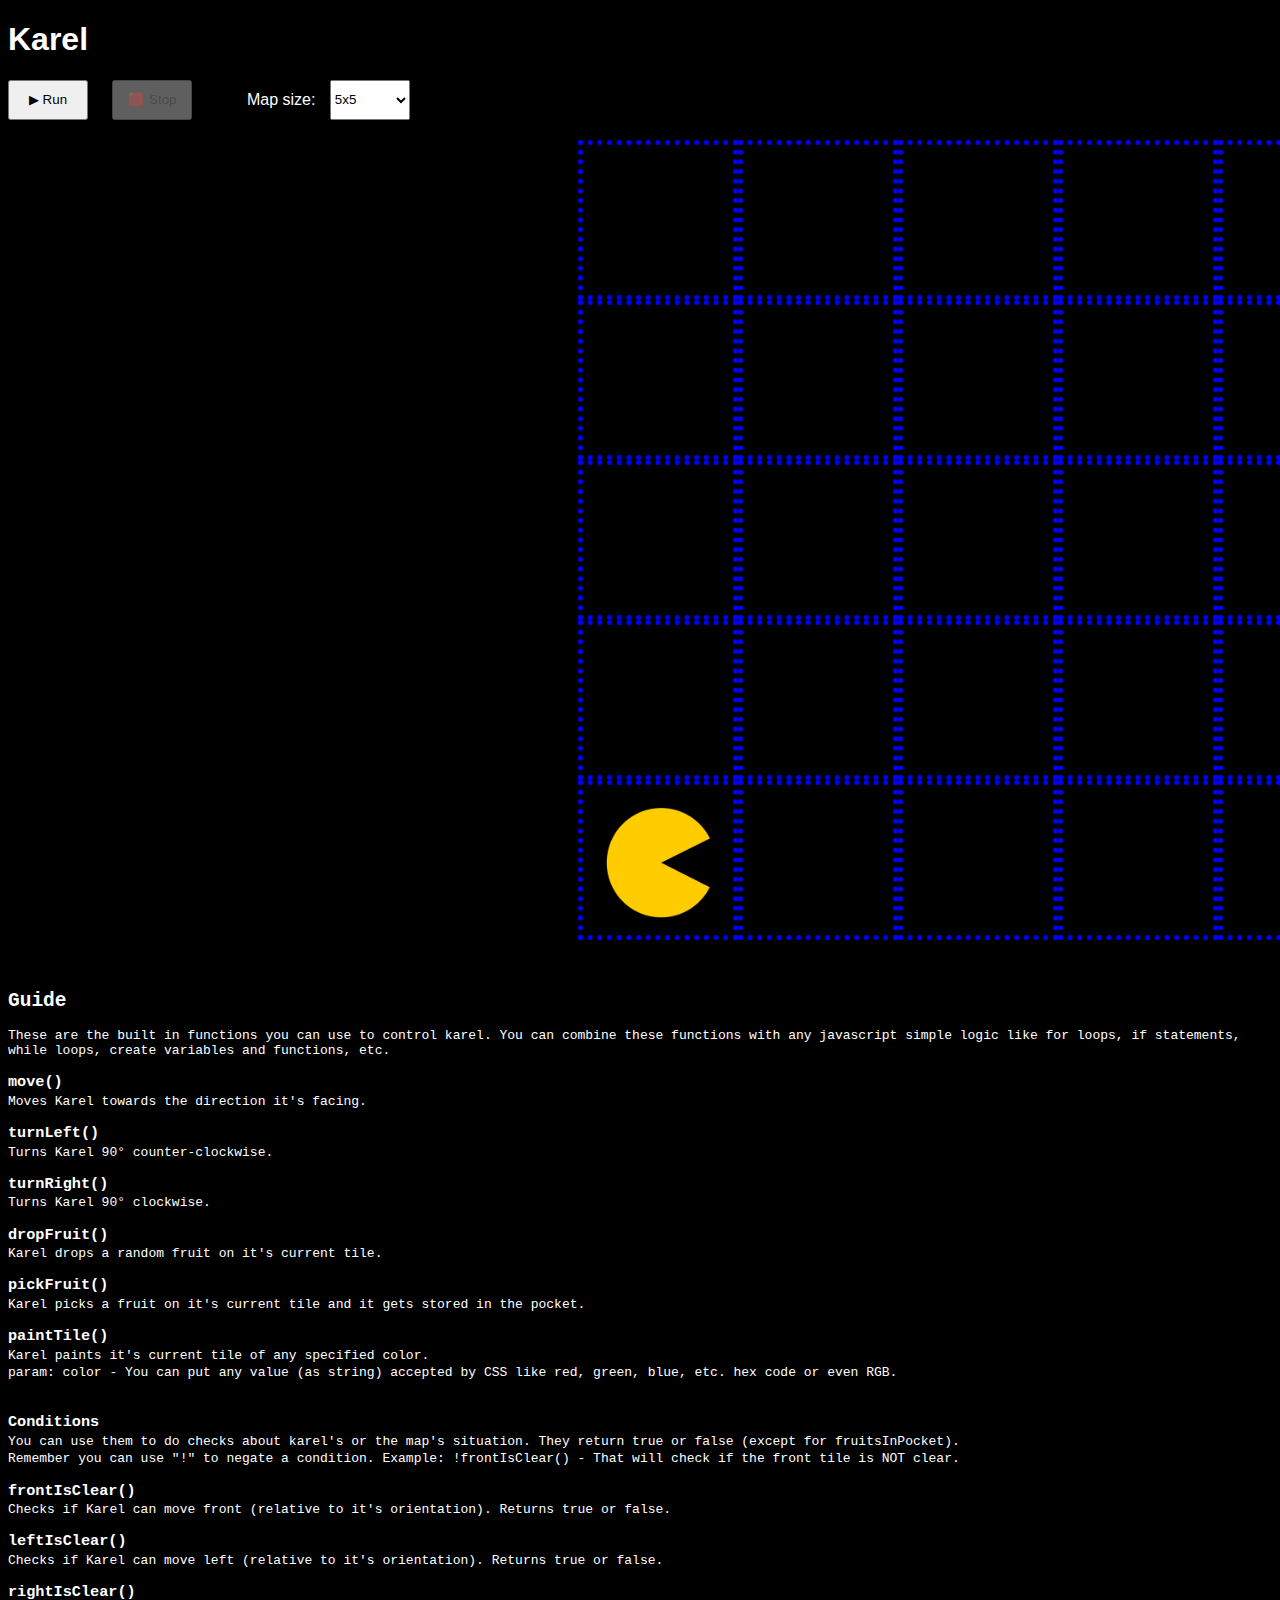
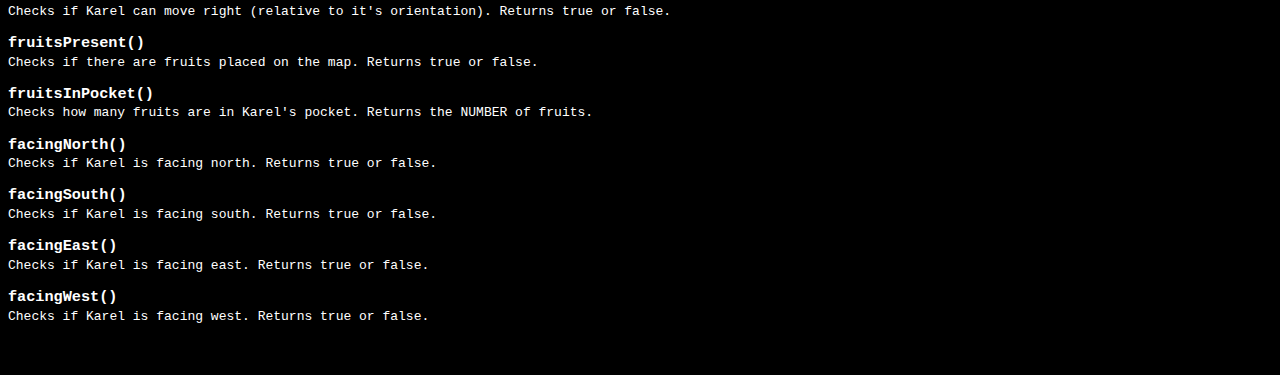
==== karel-with-editor.html @ d9074392 "Base code" ====
<!DOCTYPE html>
<html lang="en">
<head>
    <meta charset="UTF-8">
    <title>Coco Karel</title>
    <link rel="stylesheet" href="css/styles.css">
</head>
<body class="p-3">
    <h1 class="display-1">Hello World!</h1>
    <div>
        <input id="runBtn" type="button" value="▶ Run" onclick="runKarel();">
        <input id="stopBtn" type="button" value="🟥 Stop" onclick="stopKarel();" disabled="true">
        <label for="cars">Map size:</label>
        <select name="size" id="sizeSelect" onchange="setMapCount();">
            <option value="3">3x3</option>
            <option value="5">5x5</option>
            <option value="9">9x9</option>
            <option value="15">15x15</option>
          </select>
    </div>
    <div class="main-layout">
        <div id="editor"></div>
        <div class="map" id="map" style="margin-left: 70px;"></div>
        <img src="images/pacman.png" alt="pacman" class="karel" id="karel">
    </div>
    <div class="guide">
        <h2>Guide</h2>
        <p>These are the built in functions you can use to control karel. You can combine these functions with any javascript simple logic like for loops, if statements, while loops, create variables and functions, etc.</p>
        <h3>move()</h3>
        <p>Moves Karel towards the direction it's facing.</p>
        <h3>turnLeft()</h3>
        <p>Turns Karel 90° counter-clockwise.</p>
        <h3>turnRight()</h3>
        <p>Turns Karel 90° clockwise.</p>
        <h3>dropFruit()</h3>
        <p>Karel drops a random fruit on it's current tile.</p>
        <h3>pickFruit()</h3>
        <p>Karel picks a fruit on it's current tile and it gets stored in the pocket.</p>
        <h3>paintTile()</h3>
        <p>Karel paints it's current tile of any specified color.</p>
        <p>param: color - You can put any value (as string) accepted by CSS like red, green, blue, etc. hex code or even RGB.</p>
        <br>
        <h3>Conditions</h3>
        <p>You can use them to do checks about karel's or the map's situation. They return true or false (except for fruitsInPocket).</p>
        <p>Remember you can use "!" to negate a condition. Example: !frontIsClear() - That will check if the front tile is NOT clear.</p>
        <h3>frontIsClear()</h3>
        <p>Checks if Karel can move front (relative to it's orientation). Returns true or false.</p>
        <h3>leftIsClear()</h3>
        <p>Checks if Karel can move left (relative to it's orientation). Returns true or false.</p>
        <h3>rightIsClear()</h3>
        <p>Checks if Karel can move right (relative to it's orientation). Returns true or false.</p>
        <h3>fruitsPresent()</h3>
        <p>Checks if there are fruits placed on the map. Returns true or false.</p>
        <h3>fruitsInPocket()</h3>
        <p>Checks how many fruits are in Karel's pocket. Returns the NUMBER of fruits.</p>
        <h3>facingNorth()</h3>
        <p>Checks if Karel is facing north. Returns true or false.</p>
        <h3>facingSouth()</h3>
        <p>Checks if Karel is facing south. Returns true or false.</p>
        <h3>facingEast()</h3>
        <p>Checks if Karel is facing east. Returns true or false.</p>
        <h3>facingWest()</h3>
        <p>Checks if Karel is facing west. Returns true or false.</p>
    </div> 
</body>
<!-- load ace -->
<script src="ace-builds/src-noconflict/ace.js"></script>
<!-- load ace language tools -->
<script src="ace-builds/src-noconflict/ext-language_tools.js"></script>
<!-- karel code -->
<script src="script/index.js" charset="UTF-8"></script>
<script src="script/karel-with-editor.js" charset="UTF-8"></script>
</html>
---- css/styles.css ----
body {
    background-color: black;
    font-family: sans-serif;
    color: white;
    /* overflow: hidden; */
}

.main-layout {
    position: relative;
    display: grid;
    grid-template-columns: 500px auto;
}

.tile {
    border-style: dotted;
    border-width: 5px;
    border-color: blue;
    padding: 20%;
    position: relative;
}

.map {
    position: relative;
    display: grid;
}

.karel {
    width: 70%;
    visibility: collapse;
    position: absolute;
    top: 15%;
    left: 15%;
}

.fruit {
    width: 40%;
    position: absolute;
    top: 20%;
    left: 20%;
    padding: 10%;
    background-color: blueviolet;
    border-radius: 10%;
}

.guide {
    font-family: monospace;
    margin-top: 50px;
    margin-bottom: 50px;
}

.guide p {
    margin: 0.2em 0;
}

.guide h3 {
    margin-bottom: 0;
}

#editor {
    margin: 0;
    /* position: absolute;
    top: 0;
    bottom: 0;
    left: 0;
    right: 0; */
    width: 500px;
    height: 800px;
}

#runBtn {
    width: 80px;
    height: 40px;
    margin-bottom: 20px;
}

#stopBtn {
    width: 80px;
    height: 40px;
    margin: 0 50px 20px 20px;
}

#sizeSelect {
    width: 80px;
    height: 40px;
    margin-bottom: 20px;
    margin-left: 10px;
}
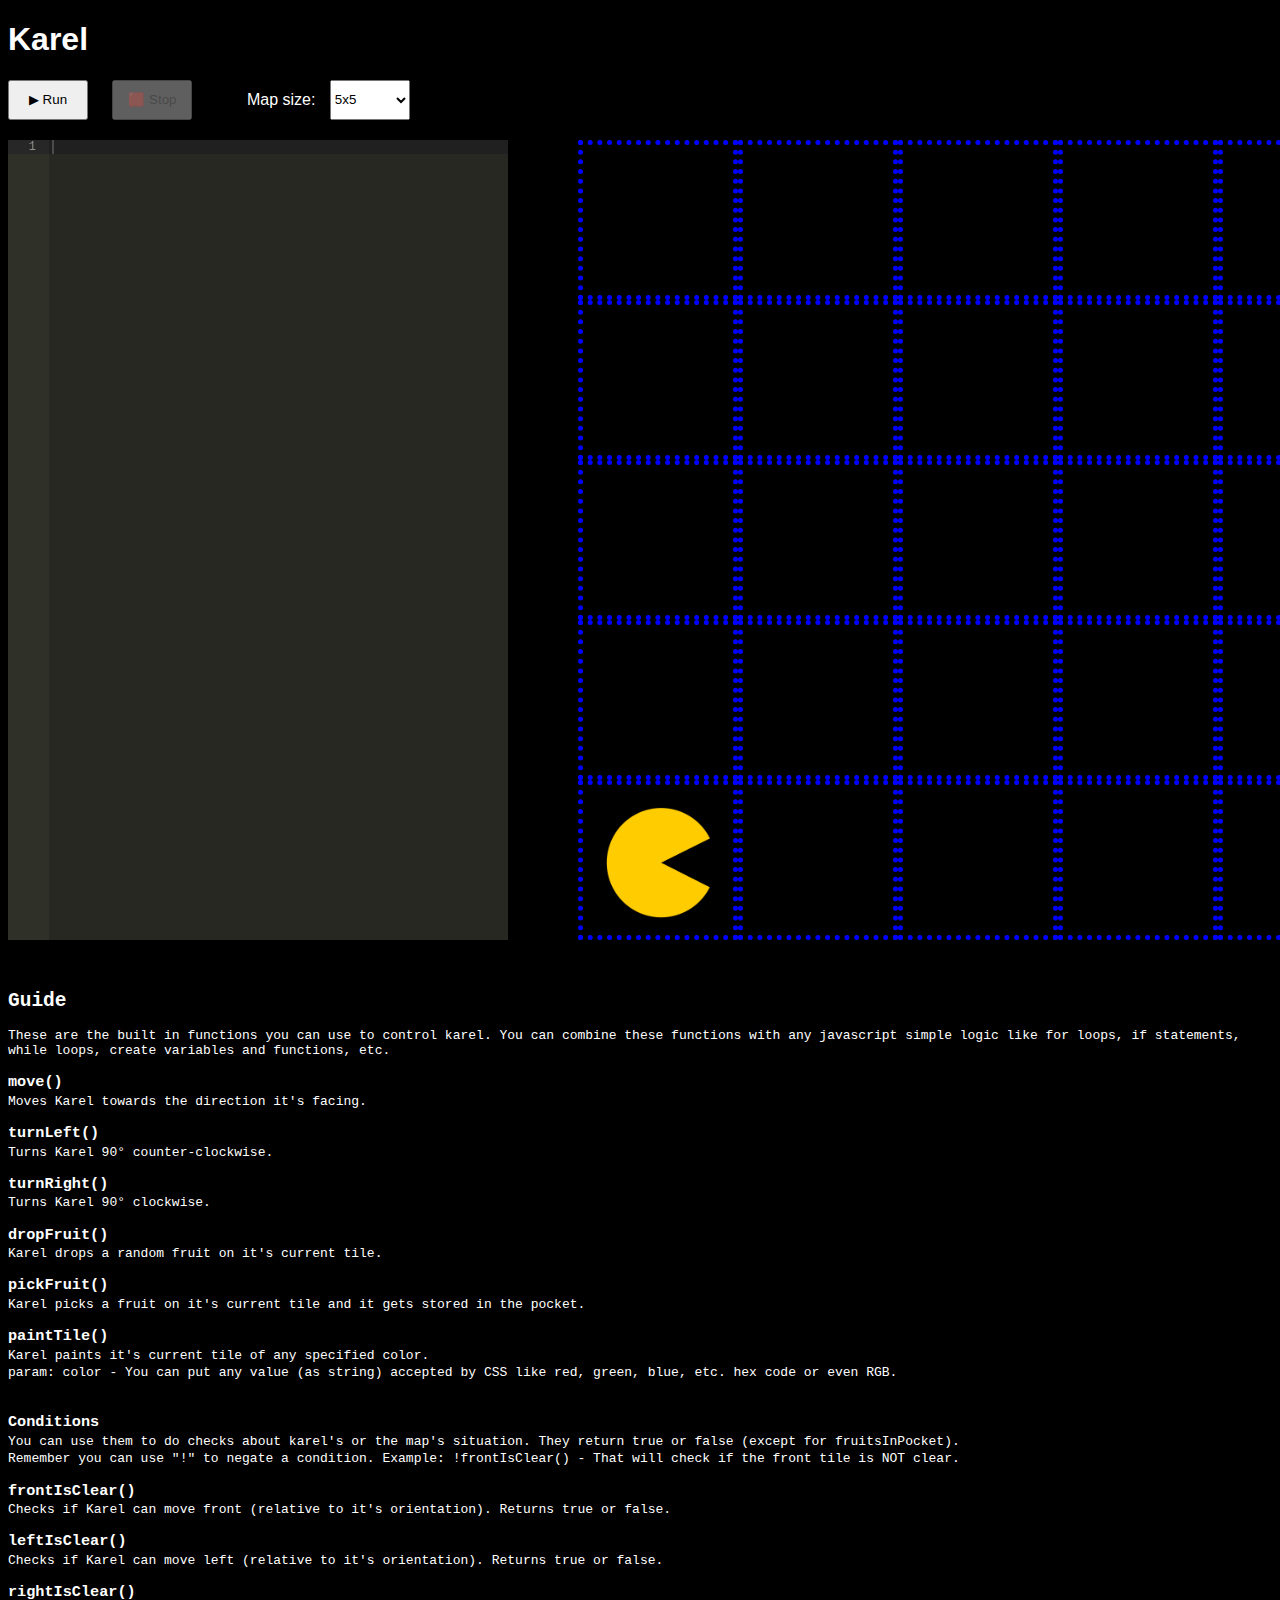
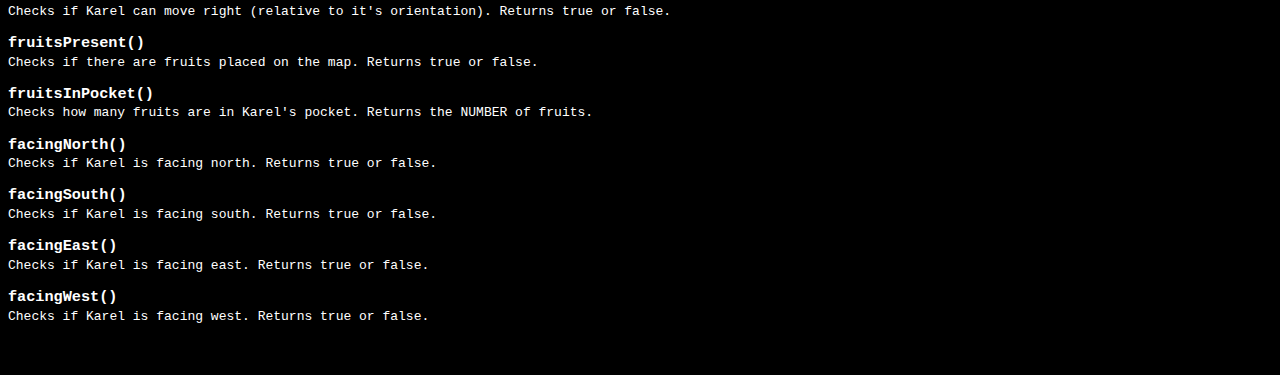
==== commit 2b5575d3: "Updated script path" ====
--- a/karel-with-editor.html
+++ b/karel-with-editor.html
@@ -64,9 +64,9 @@
     </div> 
 </body>
 <!-- load ace -->
-<script src="ace-builds/src-noconflict/ace.js"></script>
+<script src="ace-builds/src-min/ace.js"></script>
 <!-- load ace language tools -->
-<script src="ace-builds/src-noconflict/ext-language_tools.js"></script>
+<script src="ace-builds/src-min/ext-language_tools.js"></script>
 <!-- karel code -->
 <script src="script/index.js" charset="UTF-8"></script>
 <script src="script/karel-with-editor.js" charset="UTF-8"></script>
